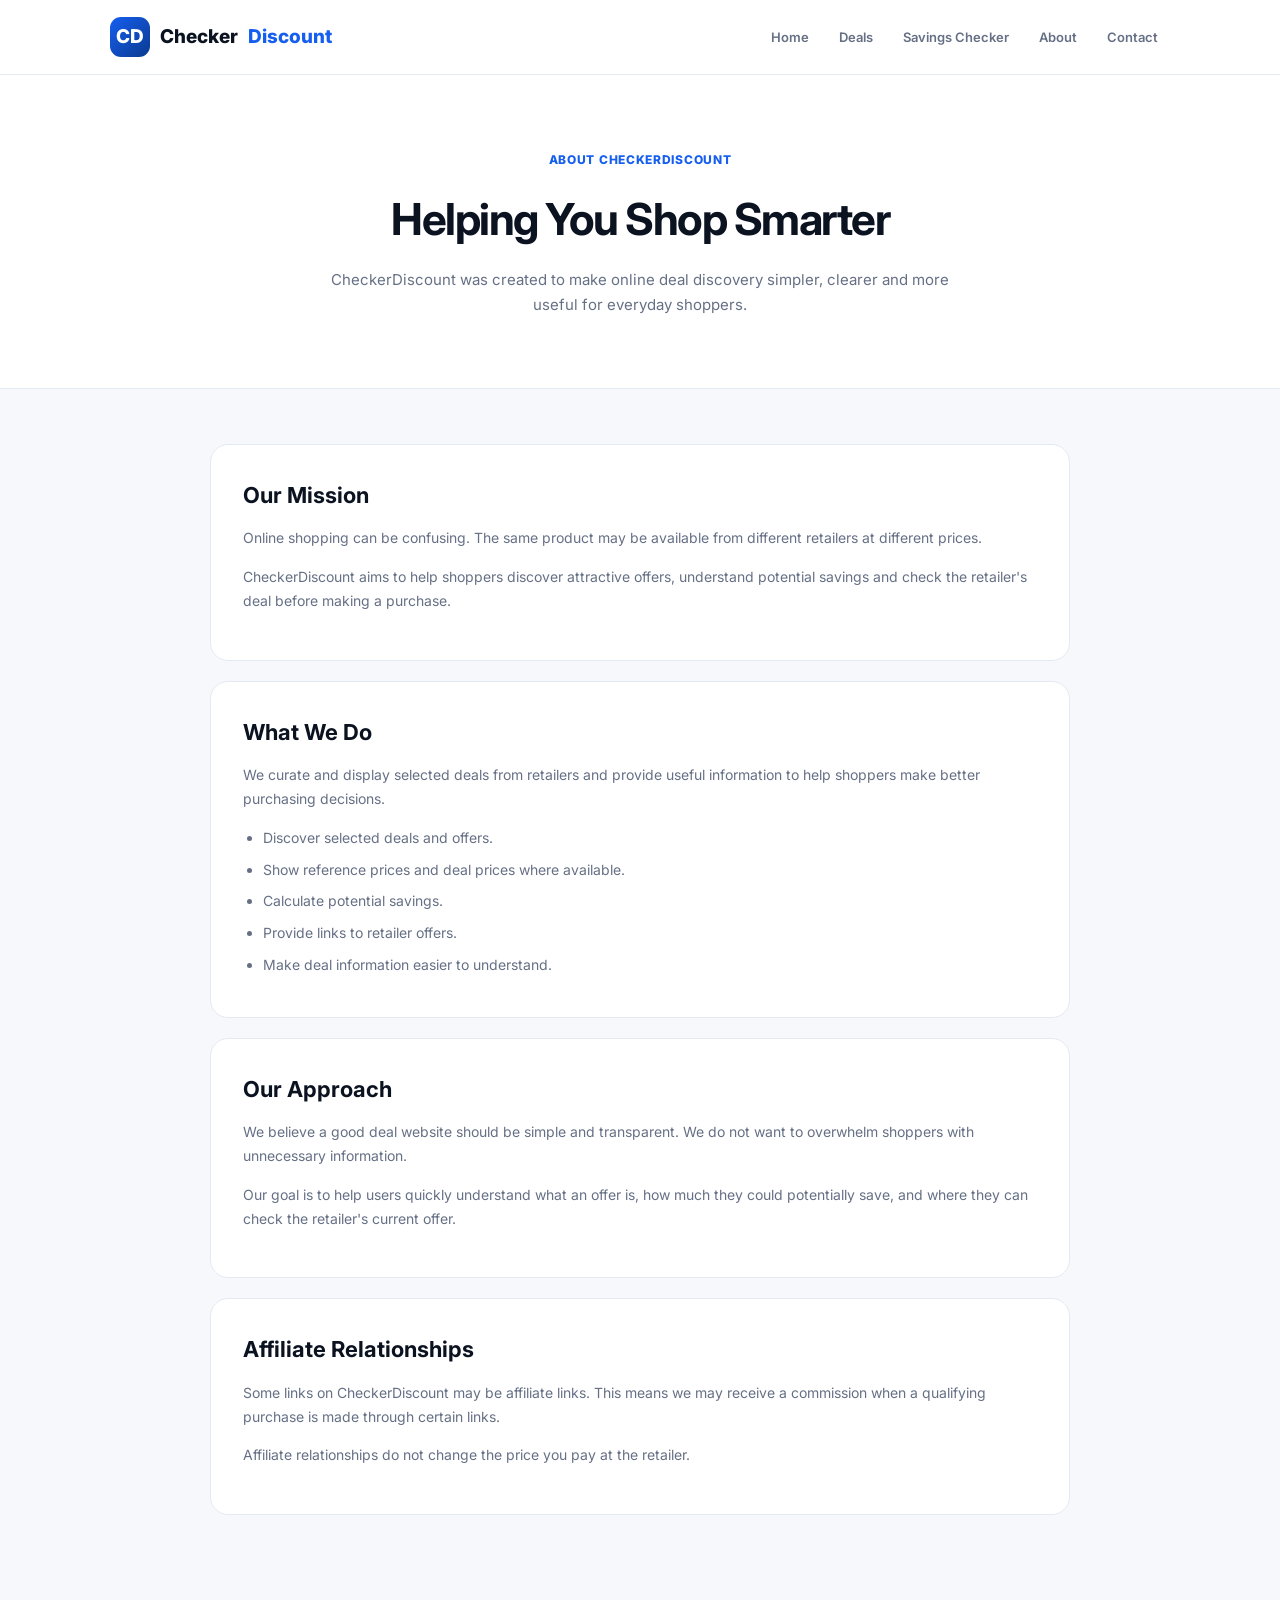
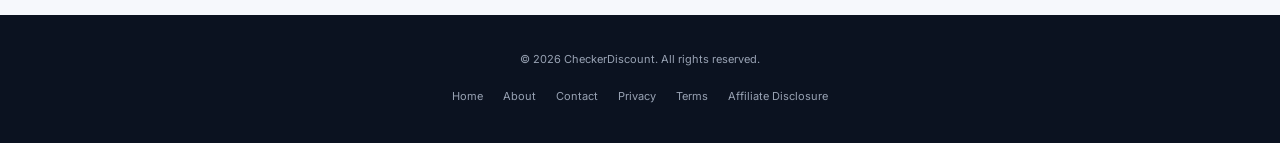
==== about.html @ a959192f "Create about.html" ====
<!DOCTYPE html>
<html lang="en">
<head>
    <meta charset="UTF-8">
    <meta name="viewport" content="width=device-width, initial-scale=1.0">

    <title>About Us | CheckerDiscount</title>

    <meta name="description"
          content="Learn more about CheckerDiscount and our mission to help shoppers discover better deals and make smarter buying decisions.">

    <link rel="preconnect" href="https://fonts.googleapis.com">
    <link rel="preconnect" href="https://fonts.gstatic.com" crossorigin>

    <link href="https://fonts.googleapis.com/css2?family=Inter:wght@400;500;600;700;800&display=swap"
          rel="stylesheet">

    <style>
        :root {
            --brand: #155EEF;
            --brand-dark: #0B3B91;
            --navy: #0B1220;
            --text: #172033;
            --muted: #667085;
            --background: #F6F8FC;
            --white: #FFFFFF;
            --border: #E4EAF2;
            --green: #12B76A;
        }

        * {
            box-sizing: border-box;
            margin: 0;
            padding: 0;
        }

        html {
            scroll-behavior: smooth;
        }

        body {
            font-family: "Inter", Arial, sans-serif;
            background: var(--background);
            color: var(--text);
            line-height: 1.7;
        }

        a {
            text-decoration: none;
            color: inherit;
        }

        .header {
            background: white;
            border-bottom: 1px solid var(--border);
        }

        .nav {
            max-width: 1100px;
            margin: auto;
            min-height: 74px;
            padding: 0 20px;

            display: flex;
            align-items: center;
            justify-content: space-between;
        }

        .brand {
            display: flex;
            align-items: center;
            gap: 10px;
            font-weight: 800;
            font-size: 19px;
            color: var(--navy);
        }

        .logo {
            width: 40px;
            height: 40px;
            border-radius: 11px;

            display: flex;
            align-items: center;
            justify-content: center;

            background: linear-gradient(135deg, var(--brand), var(--brand-dark));
            color: white;
            font-weight: 800;
        }

        .brand span {
            color: var(--brand);
        }

        .nav-links {
            display: flex;
            gap: 6px;
        }

        .nav-links a {
            padding: 9px 12px;
            border-radius: 8px;
            color: var(--muted);
            font-size: 13px;
            font-weight: 600;
        }

        .nav-links a:hover {
            color: var(--brand);
            background: #EEF4FF;
        }

        .page-header {
            background: white;
            border-bottom: 1px solid var(--border);
            padding: 70px 20px;
            text-align: center;
        }

        .page-header small {
            color: var(--brand);
            font-size: 12px;
            font-weight: 800;
            letter-spacing: .7px;
            text-transform: uppercase;
        }

        .page-header h1 {
            margin: 10px 0;
            color: var(--navy);
            font-size: 44px;
            letter-spacing: -1.5px;
        }

        .page-header p {
            max-width: 650px;
            margin: auto;
            color: var(--muted);
            font-size: 15px;
        }

        .content {
            max-width: 900px;
            margin: auto;
            padding: 55px 20px 80px;
        }

        .card {
            background: white;
            border: 1px solid var(--border);
            border-radius: 18px;
            padding: 32px;
            margin-bottom: 20px;
        }

        .card h2 {
            color: var(--navy);
            font-size: 22px;
            margin-bottom: 12px;
        }

        .card p {
            color: var(--muted);
            font-size: 14px;
            margin-bottom: 15px;
        }

        .card ul {
            padding-left: 20px;
            color: var(--muted);
            font-size: 14px;
        }

        .card li {
            margin-bottom: 8px;
        }

        .footer {
            background: var(--navy);
            color: white;
            padding: 35px 20px;
            text-align: center;
        }

        .footer p {
            color: #98A2B3;
            font-size: 11px;
            margin-bottom: 12px;
        }

        .footer a {
            color: #98A2B3;
            font-size: 11px;
            margin: 0 8px;
        }

        .footer a:hover {
            color: white;
        }

        @media(max-width:700px) {
            .nav-links {
                display: none;
            }

            .page-header h1 {
                font-size: 35px;
            }

            .card {
                padding: 23px;
            }
        }
    </style>
</head>

<body>

<header class="header">
    <div class="nav">

        <a href="index.html" class="brand">
            <div class="logo">CD</div>
            Checker<span>Discount</span>
        </a>

        <nav class="nav-links">
            <a href="index.html">Home</a>
            <a href="index.html#deals">Deals</a>
            <a href="index.html#savings">Savings Checker</a>
            <a href="about.html">About</a>
            <a href="contact.html">Contact</a>
        </nav>

    </div>
</header>


<section class="page-header">

    <small>ABOUT CHECKERDISCOUNT</small>

    <h1>Helping You Shop Smarter</h1>

    <p>
        CheckerDiscount was created to make online deal discovery
        simpler, clearer and more useful for everyday shoppers.
    </p>

</section>


<main class="content">

    <div class="card">

        <h2>Our Mission</h2>

        <p>
            Online shopping can be confusing. The same product may be
            available from different retailers at different prices.
        </p>

        <p>
            CheckerDiscount aims to help shoppers discover attractive
            offers, understand potential savings and check the retailer's
            deal before making a purchase.
        </p>

    </div>


    <div class="card">

        <h2>What We Do</h2>

        <p>
            We curate and display selected deals from retailers and
            provide useful information to help shoppers make better
            purchasing decisions.
        </p>

        <ul>
            <li>Discover selected deals and offers.</li>
            <li>Show reference prices and deal prices where available.</li>
            <li>Calculate potential savings.</li>
            <li>Provide links to retailer offers.</li>
            <li>Make deal information easier to understand.</li>
        </ul>

    </div>


    <div class="card">

        <h2>Our Approach</h2>

        <p>
            We believe a good deal website should be simple and
            transparent. We do not want to overwhelm shoppers with
            unnecessary information.
        </p>

        <p>
            Our goal is to help users quickly understand what an offer
            is, how much they could potentially save, and where they
            can check the retailer's current offer.
        </p>

    </div>


    <div class="card">

        <h2>Affiliate Relationships</h2>

        <p>
            Some links on CheckerDiscount may be affiliate links.
            This means we may receive a commission when a qualifying
            purchase is made through certain links.
        </p>

        <p>
            Affiliate relationships do not change the price you pay
            at the retailer.
        </p>

    </div>

</main>


<footer class="footer">

    <p>
        © 2026 CheckerDiscount. All rights reserved.
    </p>

    <a href="index.html">Home</a>
    <a href="about.html">About</a>
    <a href="contact.html">Contact</a>
    <a href="privacy.html">Privacy</a>
    <a href="terms.html">Terms</a>
    <a href="affiliate-disclosure.html">Affiliate Disclosure</a>

</footer>

</body>
</html>
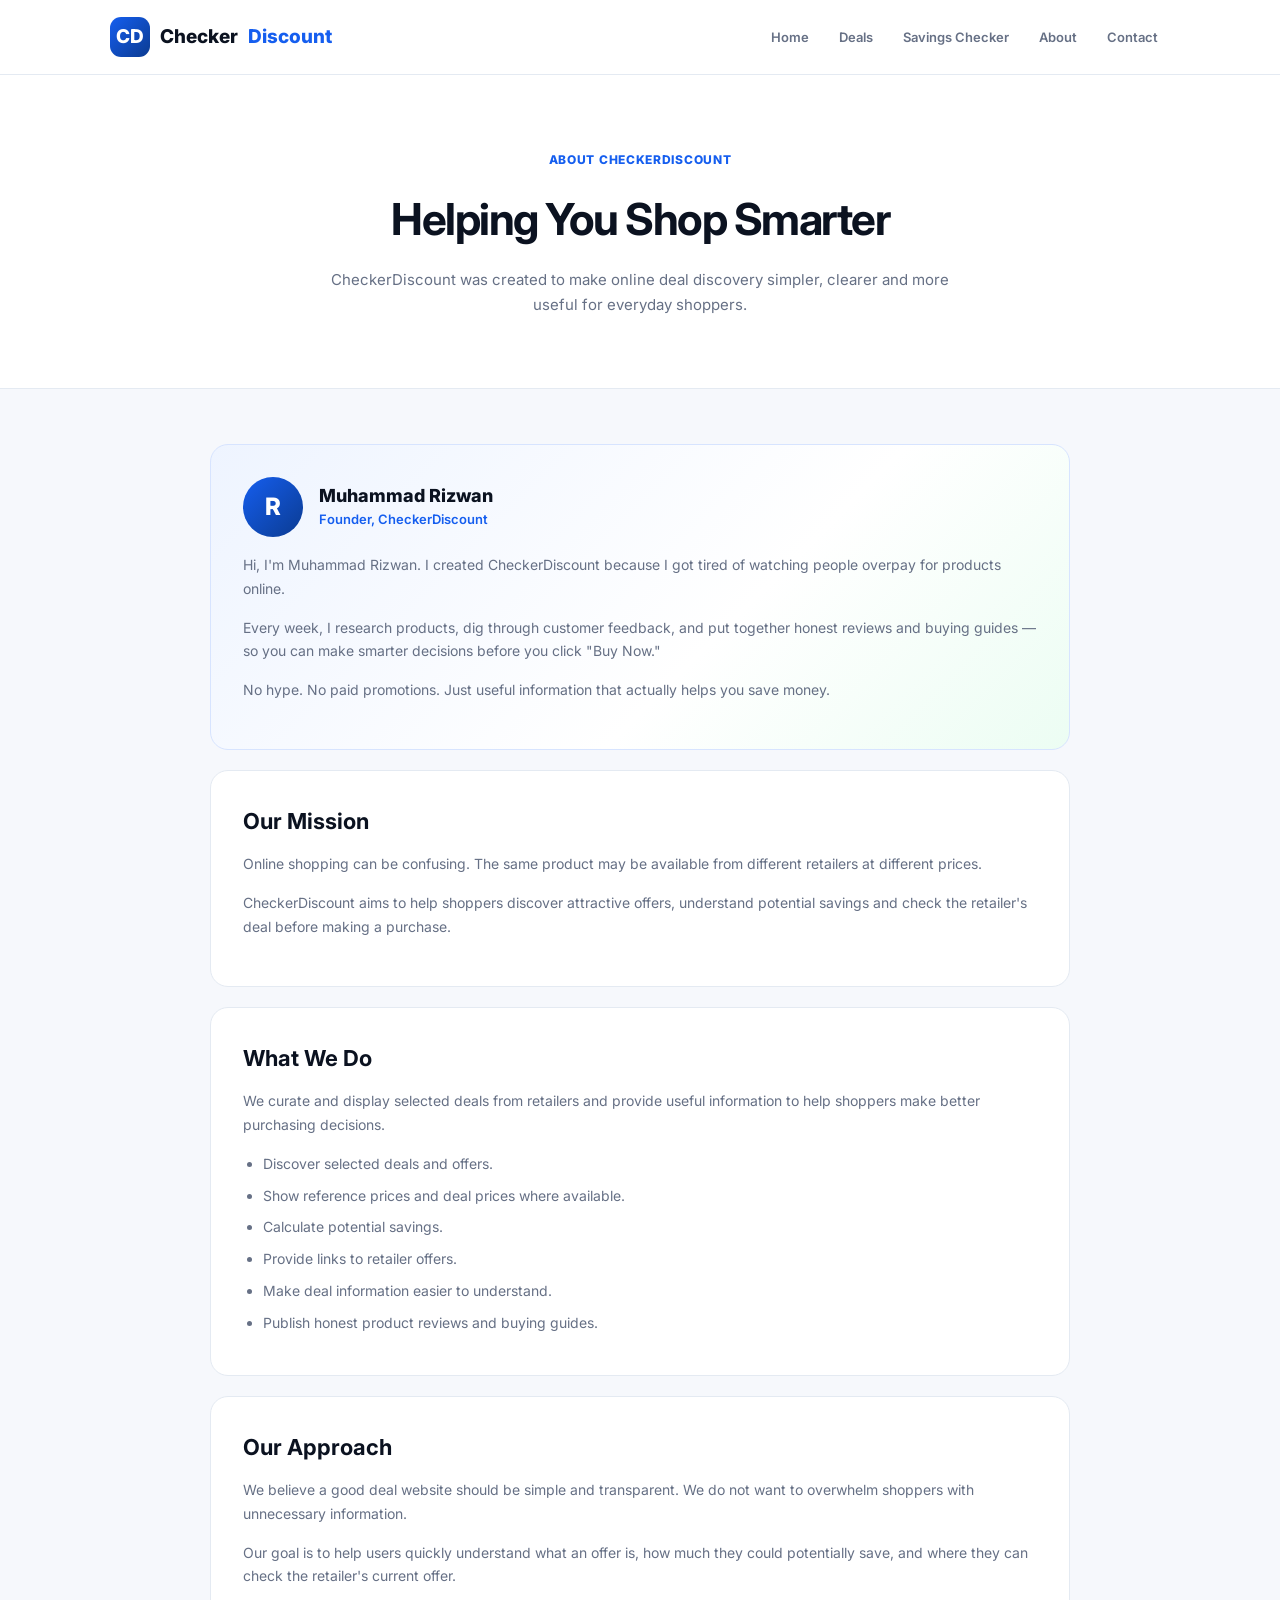
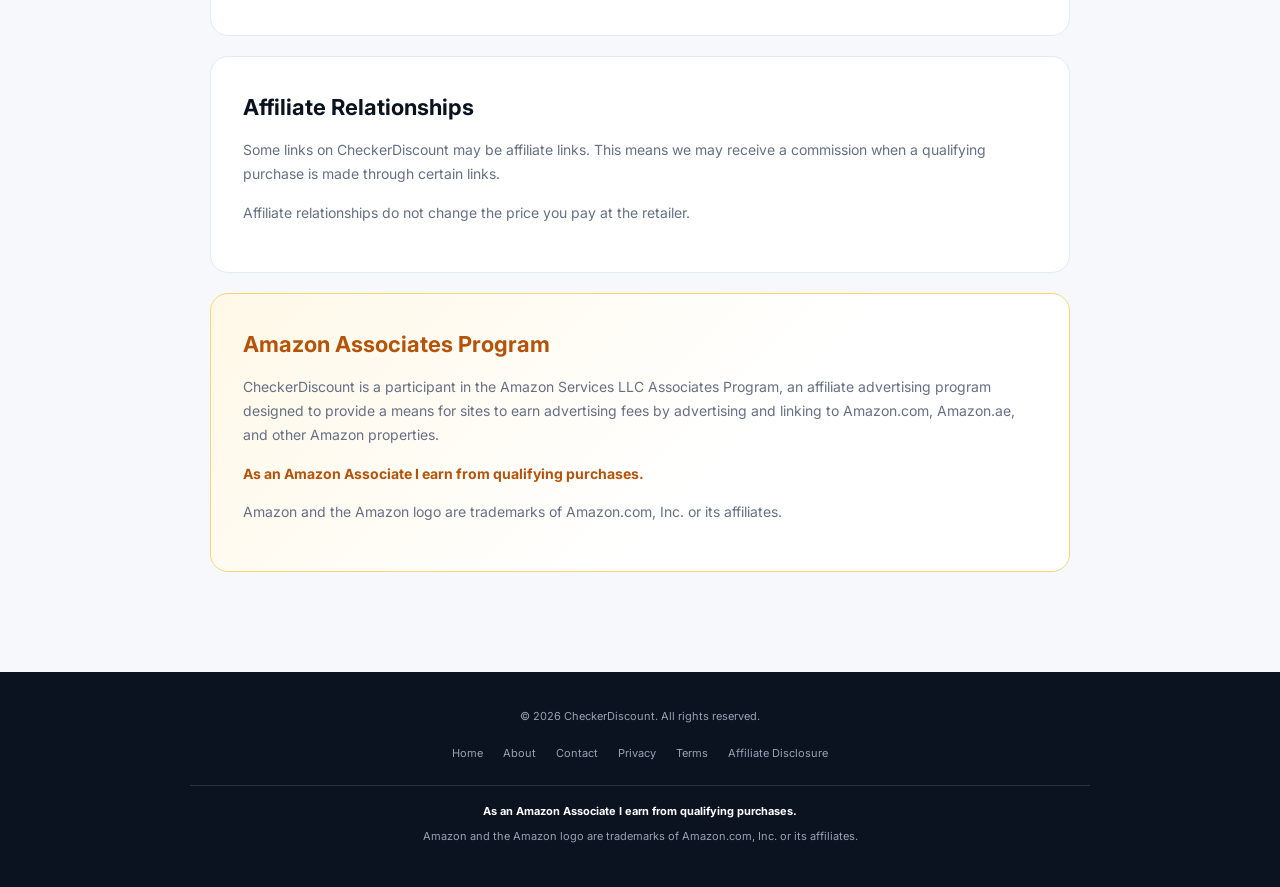
==== commit 4d5bd7d9: "Update about.html" ====
--- a/about.html
+++ b/about.html
@@ -3,7 +3,7 @@
 <head>
     <meta charset="UTF-8">
     <meta name="viewport" content="width=device-width, initial-scale=1.0">
-
+<link rel="canonical" href="https://checkerdiscount.com/about.html">
     <title>About Us | CheckerDiscount</title>
 
     <meta name="description"
@@ -176,6 +176,53 @@
             margin-bottom: 8px;
         }
 
+        .author-card {
+            background: linear-gradient(135deg, #EEF4FF 0%, #FFFFFF 60%, #ECFDF3 100%);
+            border: 1px solid #D7E4FF;
+        }
+
+        .author-header {
+            display: flex;
+            align-items: center;
+            gap: 16px;
+            margin-bottom: 16px;
+        }
+
+        .author-avatar {
+            width: 60px;
+            height: 60px;
+            border-radius: 50%;
+            background: linear-gradient(135deg, var(--brand), var(--brand-dark));
+            color: white;
+            display: flex;
+            align-items: center;
+            justify-content: center;
+            font-size: 24px;
+            font-weight: 800;
+            flex-shrink: 0;
+        }
+
+        .author-name {
+            color: var(--navy);
+            font-size: 18px;
+            font-weight: 800;
+            line-height: 1.3;
+        }
+
+        .author-role {
+            color: var(--brand);
+            font-size: 13px;
+            font-weight: 600;
+        }
+
+        .amazon-card {
+            background: linear-gradient(135deg, #FFF8E7 0%, #FFFFFF 60%);
+            border: 1px solid #F5D77A;
+        }
+
+        .amazon-card h2 { color: #B45309; }
+        .amazon-card strong { color: #B45309; }
+
         .footer {
             background: var(--navy);
             color: white;
@@ -197,6 +244,24 @@
 
         .footer a:hover {
             color: white;
+        }
+
+        .footer-disclosure {
+            max-width: 900px;
+            margin: 20px auto 0;
+            padding-top: 16px;
+            border-top: 1px solid rgba(255,255,255,0.12);
+            color: #AAB4C5;
+            font-size: 12px;
+            line-height: 1.7;
+        }
+
+        .footer-disclosure strong {
+            color: white;
+        }
+
+        .footer-disclosure p {
+            margin-bottom: 6px;
         }
 
         @media(max-width:700px) {
@@ -253,6 +318,35 @@
 
 <main class="content">
 
+    <div class="card author-card">
+
+        <div class="author-header">
+            <div class="author-avatar">R</div>
+            <div>
+                <div class="author-name">Muhammad Rizwan</div>
+                <div class="author-role">Founder, CheckerDiscount</div>
+            </div>
+        </div>
+
+        <p>
+            Hi, I'm Muhammad Rizwan. I created CheckerDiscount because
+            I got tired of watching people overpay for products online.
+        </p>
+
+        <p>
+            Every week, I research products, dig through customer feedback,
+            and put together honest reviews and buying guides — so you can
+            make smarter decisions before you click "Buy Now."
+        </p>
+
+        <p>
+            No hype. No paid promotions. Just useful information that
+            actually helps you save money.
+        </p>
+
+    </div>
+
+
     <div class="card">
 
         <h2>Our Mission</h2>
@@ -287,6 +381,7 @@
             <li>Calculate potential savings.</li>
             <li>Provide links to retailer offers.</li>
             <li>Make deal information easier to understand.</li>
+            <li>Publish honest product reviews and buying guides.</li>
         </ul>
 
     </div>
@@ -324,6 +419,30 @@
         <p>
             Affiliate relationships do not change the price you pay
             at the retailer.
+        </p>
+
+    </div>
+
+
+    <div class="card amazon-card">
+
+        <h2>Amazon Associates Program</h2>
+
+        <p>
+            CheckerDiscount is a participant in the Amazon Services LLC
+            Associates Program, an affiliate advertising program designed
+            to provide a means for sites to earn advertising fees by
+            advertising and linking to Amazon.com, Amazon.ae, and other
+            Amazon properties.
+        </p>
+
+        <p>
+            <strong>As an Amazon Associate I earn from qualifying purchases.</strong>
+        </p>
+
+        <p>
+            Amazon and the Amazon logo are trademarks of Amazon.com, Inc.
+            or its affiliates.
         </p>
 
     </div>
@@ -344,6 +463,11 @@
     <a href="terms.html">Terms</a>
     <a href="affiliate-disclosure.html">Affiliate Disclosure</a>
 
+    <div class="footer-disclosure">
+        <p><strong>As an Amazon Associate I earn from qualifying purchases.</strong></p>
+        <p>Amazon and the Amazon logo are trademarks of Amazon.com, Inc. or its affiliates.</p>
+    </div>
+
 </footer>
 
 </body>
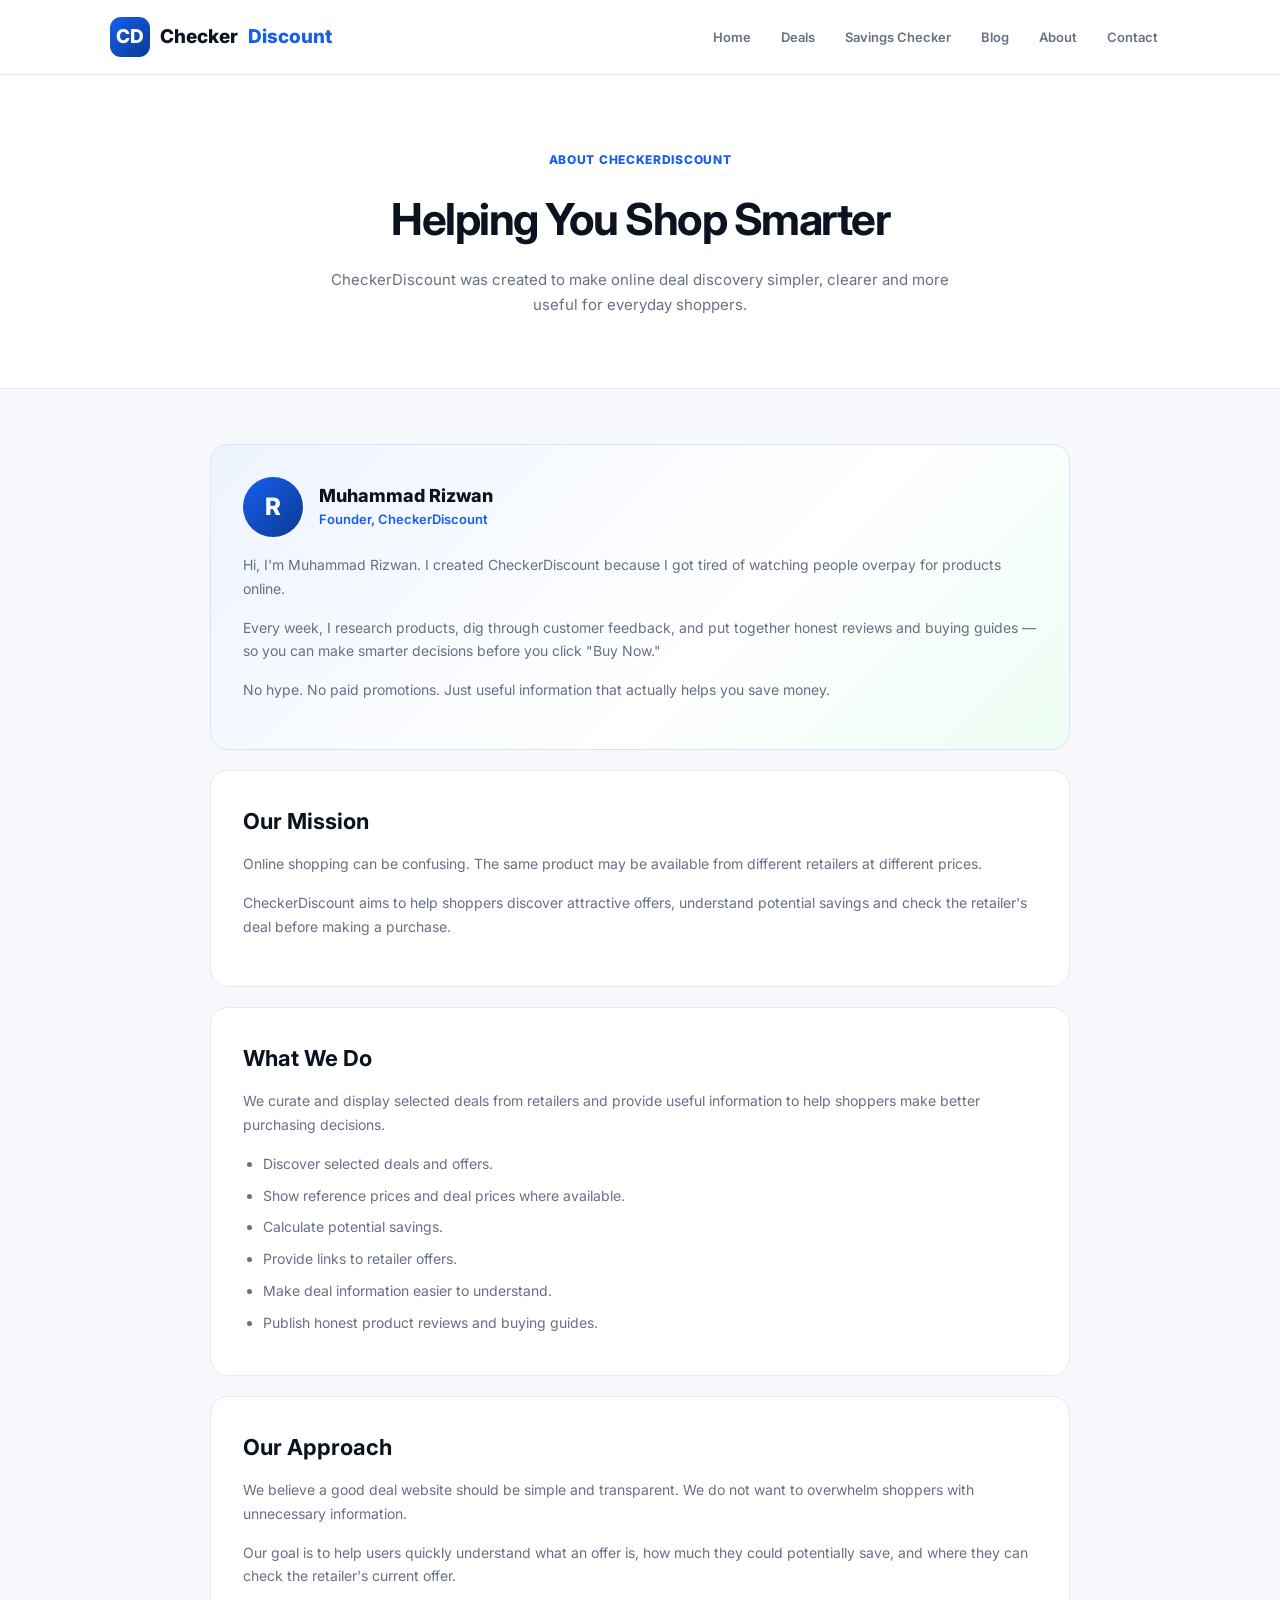
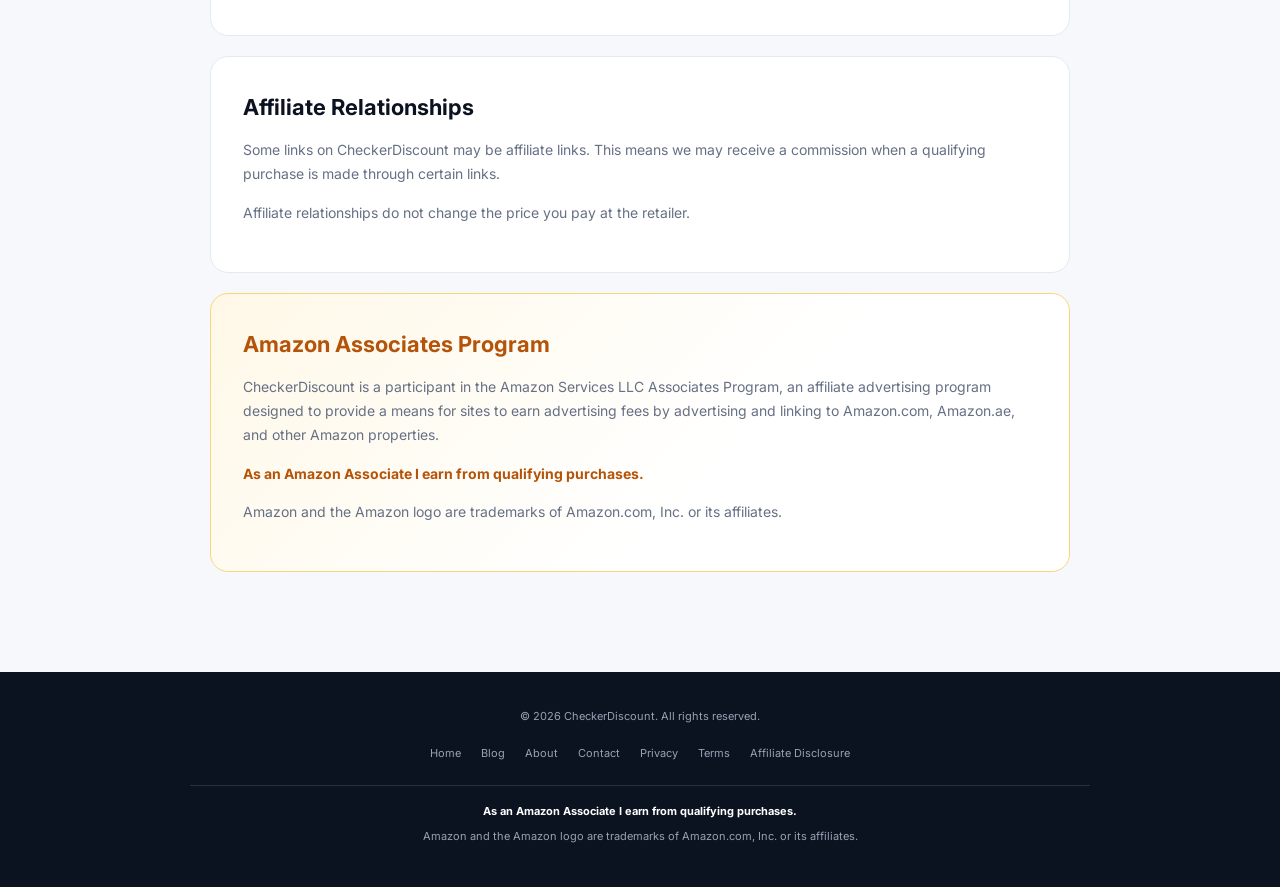
==== commit 5ea5d1ff: "Update about.html" ====
--- a/about.html
+++ b/about.html
@@ -3,7 +3,7 @@
 <head>
     <meta charset="UTF-8">
     <meta name="viewport" content="width=device-width, initial-scale=1.0">
-<link rel="canonical" href="https://checkerdiscount.com/about.html">
+<link rel="canonical" href="https://checkerdiscount.com/about">
     <title>About Us | CheckerDiscount</title>
 
     <meta name="description"
@@ -285,17 +285,18 @@
 <header class="header">
     <div class="nav">
 
-        <a href="index.html" class="brand">
+        <a href="/" class="brand">
             <div class="logo">CD</div>
             Checker<span>Discount</span>
         </a>
 
         <nav class="nav-links">
-            <a href="index.html">Home</a>
-            <a href="index.html#deals">Deals</a>
-            <a href="index.html#savings">Savings Checker</a>
-            <a href="about.html">About</a>
-            <a href="contact.html">Contact</a>
+            <a href="/">Home</a>
+            <a href="/#deals">Deals</a>
+            <a href="/#savings">Savings Checker</a>
+            <a href="/blog">Blog</a>
+            <a href="/about">About</a>
+            <a href="/contact">Contact</a>
         </nav>
 
     </div>
@@ -456,12 +457,13 @@
         © 2026 CheckerDiscount. All rights reserved.
     </p>
 
-    <a href="index.html">Home</a>
-    <a href="about.html">About</a>
-    <a href="contact.html">Contact</a>
-    <a href="privacy.html">Privacy</a>
-    <a href="terms.html">Terms</a>
-    <a href="affiliate-disclosure.html">Affiliate Disclosure</a>
+    <a href="/">Home</a>
+    <a href="/blog">Blog</a>
+    <a href="/about">About</a>
+    <a href="/contact">Contact</a>
+    <a href="/privacy">Privacy</a>
+    <a href="/terms">Terms</a>
+    <a href="/affiliate-disclosure">Affiliate Disclosure</a>
 
     <div class="footer-disclosure">
         <p><strong>As an Amazon Associate I earn from qualifying purchases.</strong></p>
